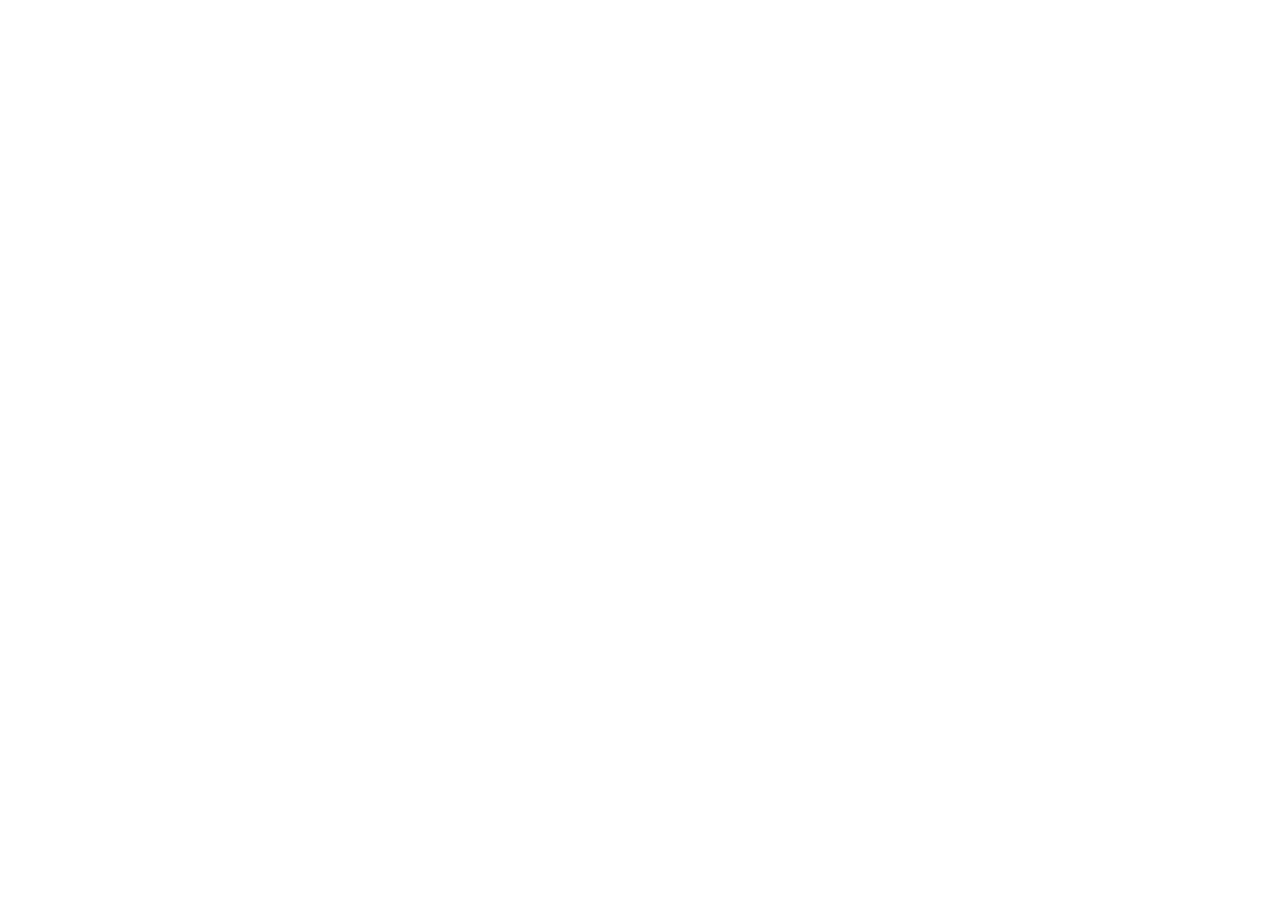
==== wrap/index.html @ ca591602 "estudando a propriedade flex-wrap" ====
<!DOCTYPE html>
<html lang="pt-br">

<head>
  <meta charset="UTF-8">
  <meta http-equiv="X-UA-Compatible" content="IE=edge">
  <meta name="viewport" content="width=device-width, initial-scale=1.0">
  <title>Usando flex-wrap</title>
</head>

<body>

</body>

</html>
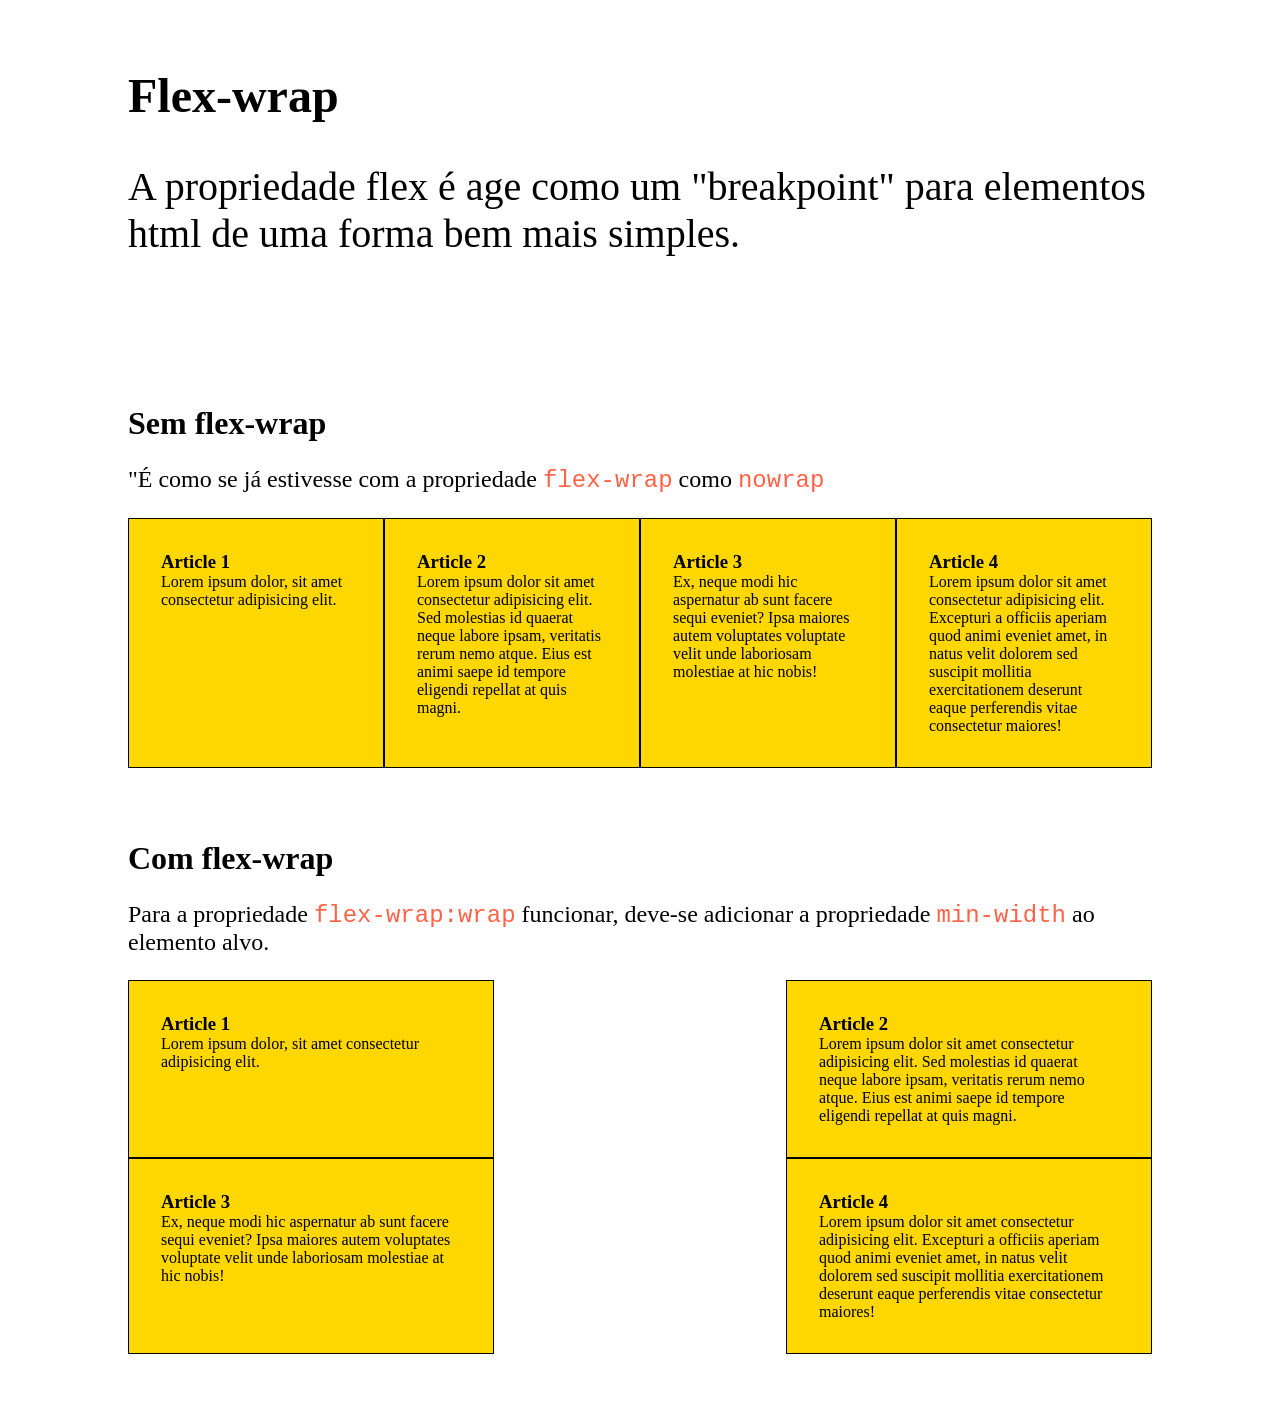
==== commit 1e04ceaa: "entendimento básico sobre flex-wrap" ====
--- a/wrap/index.html
+++ b/wrap/index.html
@@ -6,10 +6,68 @@
   <meta http-equiv="X-UA-Compatible" content="IE=edge">
   <meta name="viewport" content="width=device-width, initial-scale=1.0">
   <title>Usando flex-wrap</title>
+  <link rel="stylesheet" href="style.css">
 </head>
 
 <body>
 
+  <header>
+    <h1>Flex-wrap</h1>
+    <p>A propriedade flex é age como um "breakpoint" para elementos html de uma forma bem mais simples.</p>
+  </header>
+  <main>
+    <div>
+
+      <h1>Sem flex-wrap</h1>
+      <h3>
+        "É como se já estivesse com a propriedade <code>flex-wrap</code> como <code>nowrap</code>
+      </h3>
+      <section>
+        <article>
+          <h1>Article 1</h1>
+          <p>Lorem ipsum dolor, sit amet consectetur adipisicing elit.</p>
+        </article>
+        <article>
+          <h1>Article 2</h1>
+          <p>Lorem ipsum dolor sit amet consectetur adipisicing elit. Sed molestias id quaerat neque labore ipsam, veritatis rerum nemo atque. Eius est animi saepe id tempore eligendi repellat at quis magni.</p>
+        </article>
+        <article>
+          <h1>Article 3</h1>
+          <p> Ex, neque modi hic aspernatur ab sunt facere sequi eveniet? Ipsa maiores autem voluptates voluptate velit unde laboriosam molestiae at hic nobis!</p>
+        </article>
+        <article>
+          <h1>Article 4</h1>
+          <p>Lorem ipsum dolor sit amet consectetur adipisicing elit. Excepturi a officiis aperiam quod animi eveniet amet, in natus velit dolorem sed suscipit mollitia exercitationem deserunt eaque perferendis vitae consectetur maiores!</p>
+        </article>
+      </section>
+
+    </div>
+
+
+    <div>
+      <h1>Com flex-wrap</h1>
+      <h3>Para a propriedade <code>flex-wrap:wrap</code> funcionar, deve-se adicionar a propriedade <code>min-width</code> ao elemento alvo.</h3>
+
+      <section class="with-flex-wrap">
+        <article>
+          <h1>Article 1</h1>
+          <p>Lorem ipsum dolor, sit amet consectetur adipisicing elit.</p>
+        </article>
+        <article>
+          <h1>Article 2</h1>
+          <p>Lorem ipsum dolor sit amet consectetur adipisicing elit. Sed molestias id quaerat neque labore ipsam, veritatis rerum nemo atque. Eius est animi saepe id tempore eligendi repellat at quis magni.</p>
+        </article>
+        <article>
+          <h1>Article 3</h1>
+          <p> Ex, neque modi hic aspernatur ab sunt facere sequi eveniet? Ipsa maiores autem voluptates voluptate velit unde laboriosam molestiae at hic nobis!</p>
+        </article>
+        <article>
+          <h1>Article 4</h1>
+          <p>Lorem ipsum dolor sit amet consectetur adipisicing elit. Excepturi a officiis aperiam quod animi eveniet amet, in natus velit dolorem sed suscipit mollitia exercitationem deserunt eaque perferendis vitae consectetur maiores!</p>
+        </article>
+      </section>
+    </div>
+  </main>
 </body>
 
 </html>
--- a/wrap/style.css
+++ b/wrap/style.css
@@ -0,0 +1,71 @@
+html,
+body,
+main,
+section,
+article * {
+  margin: 0px;
+  padding: 0px;
+  box-sizing: border-box;
+}
+
+body {
+  display: flex;
+  flex-direction: column;
+  min-height: 100vh;
+}
+
+header {
+  width: 80%;
+  margin: 0px auto;
+  padding: 4vh 0;
+}
+
+header h1 {
+  font-size: 3rem;
+}
+
+header p {
+  font-size: 2.5rem;
+}
+
+main {
+  width: 80%;
+  margin: 0px auto;
+  flex: 1;
+}
+
+main div {
+  margin: 8vh 0;
+}
+
+main section {
+  display: flex;
+  width: 100%;
+  justify-content: center;
+}
+
+main section article {
+  padding: 2rem;
+  width: 25%;
+  background-color: gold;
+  border: 1px solid;
+}
+
+main section.with-flex-wrap {
+  flex-wrap: wrap;
+  justify-content: space-between;
+}
+
+main section.with-flex-wrap article {
+  width: 300px;
+  min-width: 200px;
+}
+
+main div h3 {
+  font-size: 1.5rem;
+  font-weight: lighter;
+}
+
+main div h3 code {
+  color: tomato;
+}
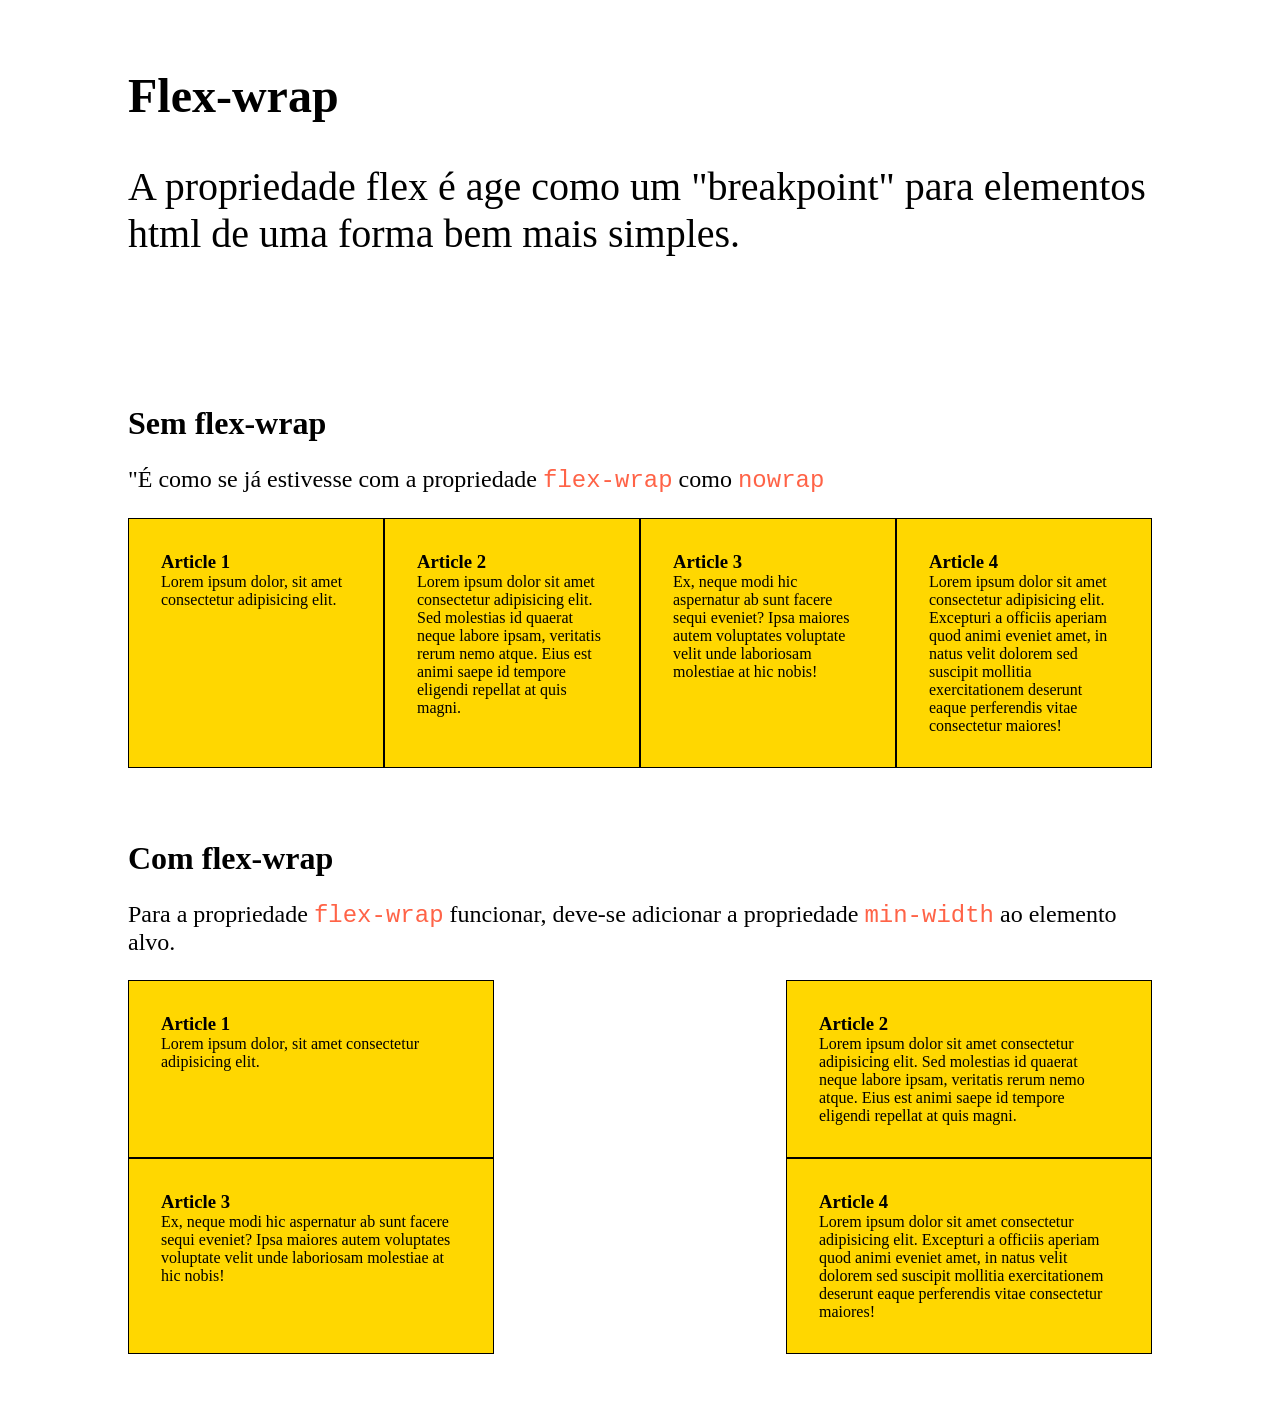
==== commit fff8f5b7: "adicao de um texto explicativo no arquivo readme e correcao de erro de digitacao na descricao da pro" ====
--- a/wrap/index.html
+++ b/wrap/index.html
@@ -46,7 +46,7 @@
 
     <div>
       <h1>Com flex-wrap</h1>
-      <h3>Para a propriedade <code>flex-wrap:wrap</code> funcionar, deve-se adicionar a propriedade <code>min-width</code> ao elemento alvo.</h3>
+      <h3>Para a propriedade <code>flex-wrap</code> funcionar, deve-se adicionar a propriedade <code>min-width</code> ao elemento alvo.</h3>
 
       <section class="with-flex-wrap">
         <article>
